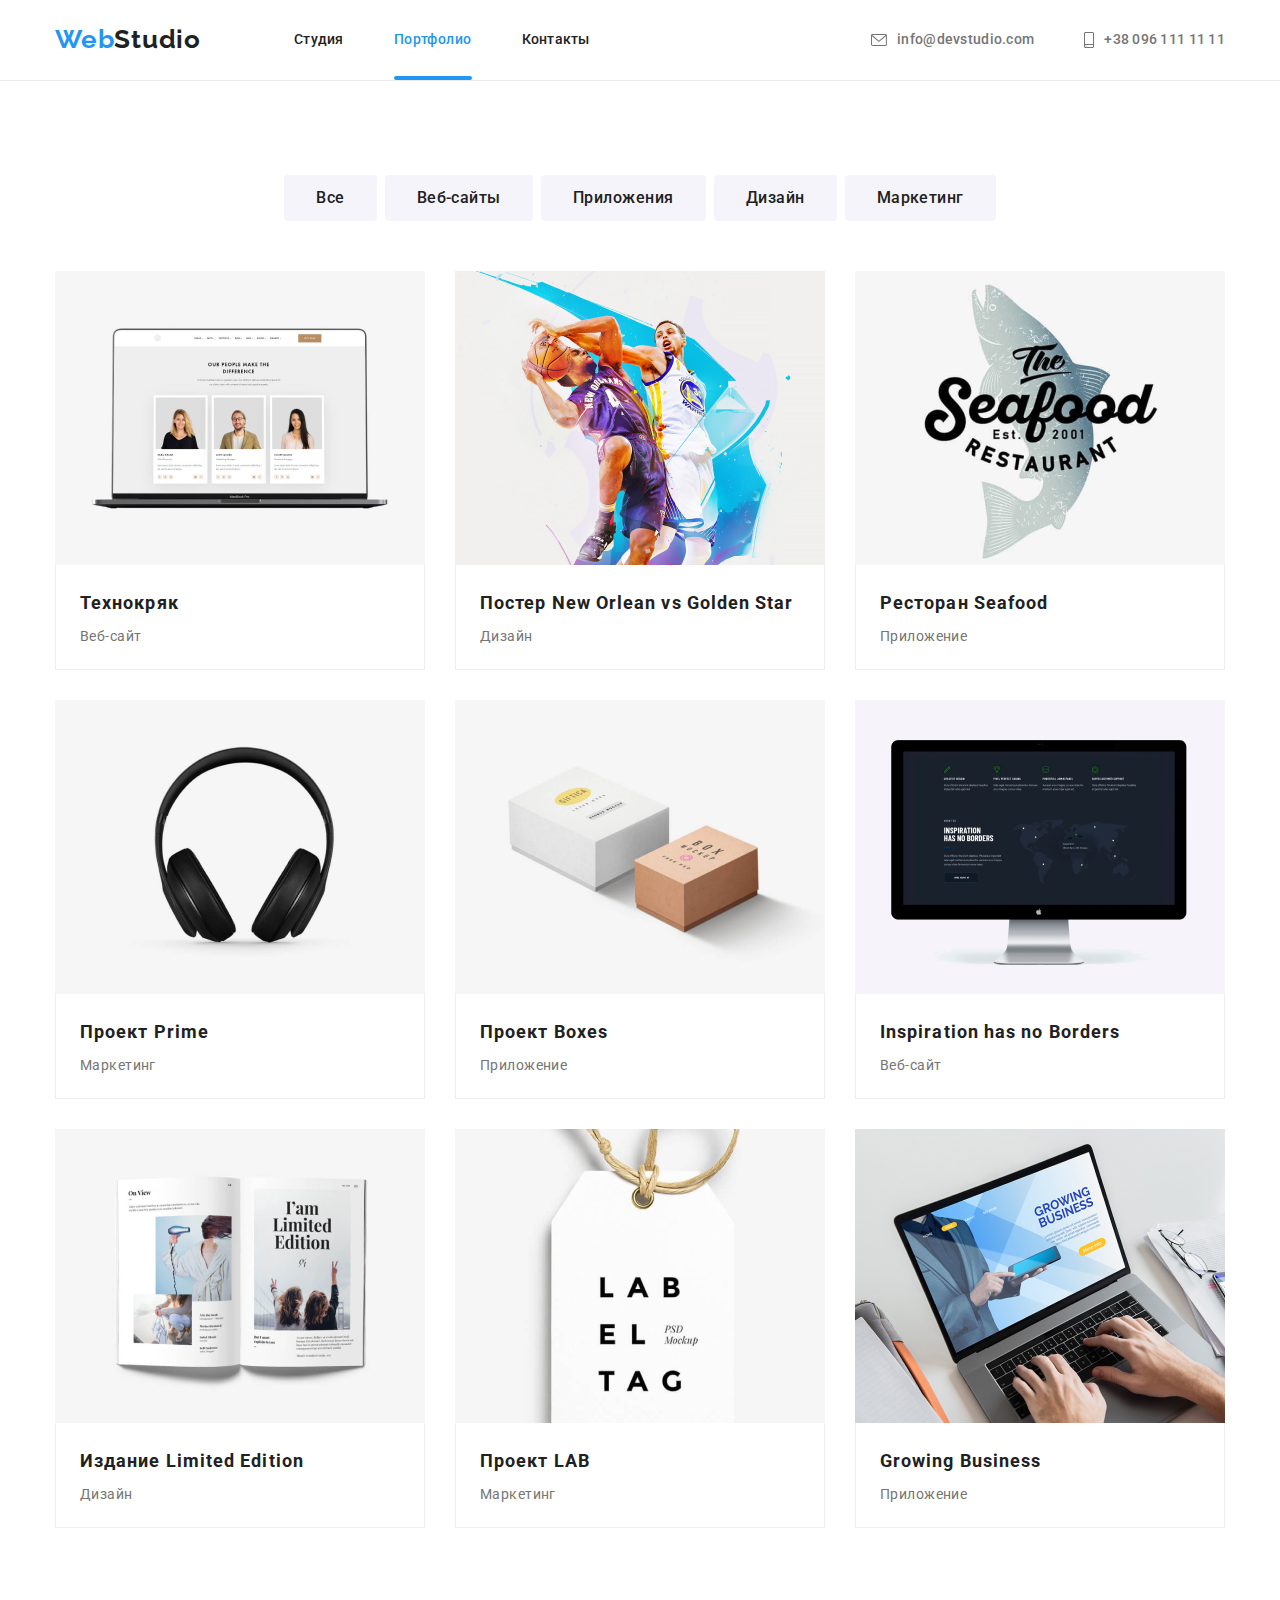
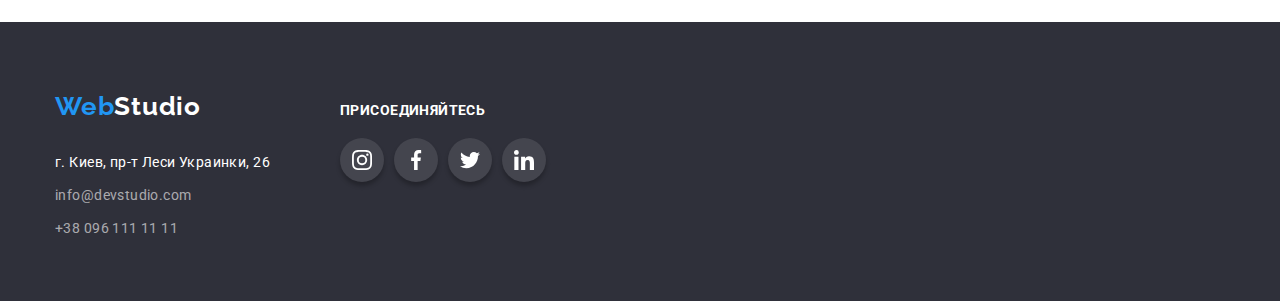
==== portfolio.html @ 87531a57 "перекопіював файли" ====
<!DOCTYPE html>
<html lang="ru">

<head>
    <meta charset="UTF-8">
    <meta http-equiv="X-UA-Compatible" content="IE=edge">
    <meta name="viewport" content="width=device-width, initial-scale=1.0">
    <title>Document</title>
    <link rel="preconnect" href="https://fonts.googleapis.com">
    <link rel="preconnect" href="https://fonts.gstatic.com" crossorigin>
    <link
        href="https://fonts.googleapis.com/css2?family=Raleway:wght@700&family=Roboto:wght@400;500;700;900&display=swap"
        rel="stylesheet">
    <link rel="stylesheet" href="./css/normalize.css"/>
    <link rel="stylesheet" href="./css/styles.css"/>
</head>

<body>
    <!-- Шапка сайта -->
<header class="page-header">
    <div class="container header-container">
        <nav class="main-nav">
            <div class="logo-site">
                <a href="./index.html" class="logo">Web<span class="logo-header">Studio</span></a>
            </div>
            <ul class="site-nav">
                <li class="list"><a href="./index.html" class="link">Студия</a></li>
                <li class="list"><a href="./portfolio.html" class="portfolio-link">Портфолио</a></li>
                <li class="list"><a href="" class="link">Контакты</a></li>
            </ul>
        </nav>
        <ul class="address-list">
            <li>
                <a href="mailto:info@devstudio.com" class="mail">
                    <svg class="mail-icon" width="16" height="12">
                        <use href="./images/sprite.svg#icon-mail"></use>
                    </svg>
                    info@devstudio.com</a>
            </li>
            <li class="address-list-item">
                <a href="tel:+380961111111" class="telef">
                    <svg class="telef-icon" width="10" height="16">
                        <use href="./images/sprite.svg#icon-tell"></use>
                    </svg>
                    +38 096 111 11 11</a>
            </li>
                    </ul>
    </div>
</header>
    <main>
        <section class="section project">
        <div class="container">

    
        <h1 class="visually-hidden">Проекти</h1>
        <ul class="project-list-ul">
            <li class="project-list-item"><button class="project-button" type="button">Все</button></li>
            <li class="project-list-item"><button class="project-button" type="button">Веб-сайты</button></li>
            <li class="project-list-item"><button class="project-button" type="button">Приложения</button></li>
            <li class="project-list-item"><button class="project-button" type="button">Дизайн</button></li>
            <li class="project-list-item"><button class="project-button" type="button">Маркетинг</button></li>
        </ul>
           <ul class="project-list">
            <li class="item">
                <div class="project-item-text">
                <img src="./images/portfolio1.jpg" alt="проетк" width="370"/>
                <p class="project-description">
                Технокряк это современная площадка распространения коронавируса.
                 Компании используют эту платформу для цифрового
                шпионажа и атак на защищённые сервера конкурентов.
                </p>
                </div>
                <div class="project-title-text">
                <h2 class="project-title">Технокряк</h2>
                <p>Веб-сайт</p>

                </div>
            </li>
            <li class="item">
                <img src="./images/portfolio2.jpg" alt="проетк" width="370"/>
                <div class="project-title-text">
                <h2 class="project-title">Постер New Orlean vs Golden Star</h2>
                <p class="project-text">Дизайн</p>
                </div>
            </li>
            <li class="item">
                <img src="./images/portfolio3.jpg" alt="проетк" width="370"/>
               <div class="project-title-text">
                <h2 class="project-title">Ресторан Seafood</h2>
                <p class="project-text">Приложение</p>
                </div>
            </li>
            <li class="item">
                <img src="./images/portfolio4.jpg" alt="проетк" width="370"/>
                <div class="project-title-text">
                <h2 class="project-title">Проект Prime</h2>
                <p class="project-text">Маркетинг</p>
                </div>
            </li>
            <li class="item">
                <img src="./images/portfolio5.jpg" alt="проетк" width="370"/>
               <div class="project-title-text">
                <h2 class="project-title">Проект Boxes</h2>
                <p class="project-text">Приложение</p>
                </div>
            </li>
            <li class="item">
                <img src="./images/portfolio6.jpg" alt="проетк" width="370"/>
                <div class="project-title-text">
                <h2 class="project-title">Inspiration has no Borders</h2>
                <p class="project-text">Веб-сайт</p>
                </div>
            </li>
            <li class="item">
                <img src="./images/portfolio7.jpg" alt="проетк" width="370"/>
                <div class="project-title-text">
                <h2 class="project-title">Издание Limited Edition</h2>
                <p class="project-text">Дизайн</p>
                </div>
            </li>
            <li class="item">
                <img src="./images/portfolio8.jpg" alt="проетк" width="370"/>
                <div class="project-title-text">
                <h2 class="project-title">Проект LAB</h2>
                <p class="project-text">Маркетинг</p>
                </div>
            </li>
            <li class="item">
                <img src="./images/portfolio9.jpg" alt="проетк" width="370"/>
                <div class="project-title-text">
                <h2 class="project-title">Growing Business</h2>
                <p class="project-text">Приложение</p>
                </div>
            </li>

        </ul>
     </div>
    </section>
    </main>
        <!-- Футер -->
        <footer class="footer">
            <div class="container footer-container">
        
                <div class="footer-addrres-container">
                    <a href="./index.html" class="logo">Web<span class="logo-footer">Studio</span></a>
                    <address class="address">
                        <ul class="footer-address-list">
                            <li class="footer-address-item">
                                <p class="addres">г. Киев, пр-т Леси Украинки, 26</p>
                            </li>
                            <li class="footer-address-item">
                                <a href="mailto:info@devstudio.com" class="footer-mail">info@devstudio.com</a>
                            </li>
                            <li class="footer-address-item">
                                <a href="tel:+380961111111" class="footer-telef">+38 096 111 11
                                    11</a>
                            </li>
                        </ul>
                    </address>
                </div>
                <div class="futer-social">
                    <h2 class="futer-title">присоединяйтесь</h2>
                    <ul class="social-list">
                        <li class="social-item">
                            <a href="" class="furet-social-link">
                                <svg class="furet-social-icon" width="20" height="20">
                                    <use href="./images/sprite.svg#icon-instagram"></use>
                                </svg>
                            </a>
                        </li>
                        <li class="social-item">
                            <a href="" class="furet-social-link">
                                <svg class="furet-social-icon" width="20" height="20">
                                    <use href="./images/sprite.svg#icon-facebook"></use>
                                </svg>
                            </a>
                        </li>
                        <li class="social-item">
                            <a href="" class="furet-social-link">
                                <svg class="furet-social-icon" width="20" height="20">
                                    <use href="./images/sprite.svg#icon-twiter"></use>
                                </svg>
                            </a>
                        </li>
                        <li class="social-item">
                            <a href="" class="furet-social-link">
                                <svg class="furet-social-icon" width="20" height="20">
                                    <use href="./images/sprite.svg#icon-linkedin"></use>
                                </svg>
                            </a>
                        </li>
                    </ul>
                </div>
            </div>
        </footer>
        
        </body>
        
        </html>
---- css/styles.css ----
html {
  box-sizing: border-box;
}

*,
*::before,
*::after {
  box-sizing: border-box;
}

:root {
  --primary-text-color: #757575;
  --title-text-color: #212121;
  --accent-color: #2f303a;
  --primary-white-color: #ffffff;
  --text-line: #2196f3;
  --white-color: #ffffff;
  --background-color-button: #f5f4fa;
}

h1,
h2,
h3,
h4,
h5,
h6,
p {
  margin: 0;
  padding: 0;
}
a {
  text-decoration: none;
}

img{
  display: block;
}

ul,
li {
  padding: 0;
  margin: 0;
  list-style: none;
}

body {
  background-color: var(--primary-white-color);
  color: var(--primary-text-color);

  font-family: Roboto, sans-serif;
  letter-spacing: 0.03em;
  font-size: 14px;
  line-height: 1.71;

  margin: 0;
}

.section {
  padding: 94px 0;
}

.visually-hidden {
  position: absolute;
  width: 1px;
  height: 1px;
  margin: -1px;
  padding: 0;
  overflow: hidden;
  border: 0;
  clip: rect(0 0 0 0);
}



.header-container {
  height: 80px;
  display: flex;
  align-items: center;
  justify-content: space-between;
}

.container {
  max-width: 1200px;
  padding-left: 15px;
  padding-right: 15px;
  margin-left: auto;
  margin-right: auto;

}

.site-nav > .list:first-child {
  margin-left: 0;
}

.list {
  margin-left: 50px;
}

/* logo */

.main-nav {
  display: flex;
  align-items: center;
}

.site-nav {
  display: flex;
  
}

.logo-site {
  margin-right: 93px;
}
.logo {
  text-decoration: none;
  color: var(--text-line);
  font-family: Raleway;
  font-style: normal;
  font-weight: bold;
  font-size: 26px;
  line-height: 1.9;
  letter-spacing: 0.03em;
}
.logo-header {
  color: var(--title-text-color);
}
.logo-footer {
  color: var(--white-color);
}


.page-header {
  border-bottom: 1px solid #ECECEC;
}

.footer-address-list {
  display: block;
}
.address-list {
  display: flex;
}
.site-nav .link {
  color: var(--title-text-color);
  text-decoration: none;
  font-size: 14px;
  line-height: 1.14;
  letter-spacing: 0.02em;
  text-decoration: none;
}

.list {
position: relative;
}
.portfolio-link::after,
.list .link::after {
  position: absolute;
  display: block;
  width: 100%;
  height: 4px;
  background-color: var(--text-line);
  border-radius: 2px;
  content: "";
  left: 0px;
  top: 48px;
  opacity: 0;
  transform: scale(0);
  transition: background-color 250ms cubic-bezier(0.4, 0, 0.2, 1);

}

.portfolio-link::after,
.list .link:hover::after {
  opacity: 1;
  transform: scale(1);
}

.mail {
  margin-right: 50px;
}
.mail,
.telef {
  display: flex;
  align-items: center;
  color: var(--primary-text-color);
  text-decoration: none;
  font-size: 14px;
  line-height: 1.14;
  letter-spacing: 0.02em;
  text-decoration: none;
}
.address-list-item{
  display: inline-flex;
  background-size: contain;
  align-items: center;

}

.mail:hover .mail-icon,
.mail:focus .mail-icon,
.telef:hover .telef-icon,
.telefem:focus .telef-icon {
  fill: var(--text-line);
}

.mail-icon,
.telef-icon {
  margin-right: 10px;
  fill: var(--primary-text-color);
}
.site-nav,
.mail,
.telef {
  font-weight: 500;
}


.site-nav .link:hover,
.mail:hover,
.telef:hover,
.site-nav .link:focus,
.mail:focus,
.telef:focus {
  color: var(--text-line);
}

/* ГЕРОЙ */

.hero {
  background-color: var(--accent-color);
  max-width: 1600px;
  padding: 200px 0;
  align-items: center;
  text-align: center;
  background-image: linear-gradient(
    rgba(47, 48, 58, 0.4),
    rgba(47, 48, 58, 0.4)
  ),
  url(../images/hero.jpg);
  background-repeat: no-repeat;
  background-position: center;
  background-size: cover;
  margin: 0 auto;
}

.hero-title {
  color: var(--primary-white-color);

  font-weight: 900;
  font-size: 44px;
  line-height: 1.36;
  text-align: center;
  letter-spacing: 0.06em;
  text-transform: uppercase;

  margin-top: 0;

  max-width: 650px;
  margin: 0 auto;
  margin-bottom: 30px;
}

/* Button */

.button {
  color: var(--primary-white-color);
  background-color: var(--text-line);

  font-size: 16px;
  line-height: 1.87;
  letter-spacing: 0.06em;
  cursor: pointer;

  margin-left: auto;
  margin-right: auto;
  padding: 10px 32px;
  border: none;
  border-radius: 4px;
  transition: background-color 250ms cubic-bezier(0.4, 0, 0.2, 1);
}

.button:focus,
.button:hover {
  background-color: #188ce8;
}

/* -----------------Преимущества---------------------------- */


.advantages-list {
  display: flex;
}
.advantages-img{
  padding: 25px 100px;
  margin-bottom: 30px;
}
.advantages-title {
  color: var(--title-text-color);
  text-transform: uppercase;
  line-height: 1.14;
  font-size: 14px;
  letter-spacing: 0.03em;
  margin-bottom: 10px;
}

.advantages-box {
  margin-left: 30px;
}

.advantages-box:first-child {
  margin-left: 0;
}
.advantages-text {
  color: var(--primary-text-color);
  width: 270px;
  /* flex-wrap: wrap; */
}

/* -----------Чем мы занимаемся---------------------- */
.work{
  padding-top: 0;
}
.work-list {
  display: flex;
}

.clients-title,
.work-title,
.team-our-title{
  color: var(--title-text-color);

  font-size: 36px;
  line-height: 1.16;
  text-align: center;
  letter-spacing: 0.03em;
  margin-bottom: 50px;
}

.work-box:not(:last-child) {
  margin-right: 30px;
}

.work-box{
  position: relative;

}
.work-text{
  position:absolute;
width: 100%;
  font-size: 14px;
line-height: 1.14;
text-align: center;
letter-spacing: 0.03em;
text-transform: uppercase;

padding: 27px;
bottom: 0px;


color: var(--white-color);
background: rgba(47, 48, 58, 0.8);
}


/* ------------------ Наша команда--------------------- */

.team {
    background-color: var(--background-color-button);
}
.team-list {
  display: flex;
}

.team-icon {
  margin-left: 30px;
  box-shadow: 0px 1px 3px rgba(0, 0, 0, 0.12), 0px 1px 1px rgba(0, 0, 0, 0.14),
    0px 2px 1px rgba(0, 0, 0, 0.2);
  border-radius: 0px 0px 4px 4px;
}
.team-icon:first-child {
  margin-left: 0px;
}
.team-text {
  font-size: 16px;
  line-height: 1.18;
  text-align: center;
  margin-bottom: 16px;
}


.team-title {
  color: var(--title-text-color);

  font-weight: 500;
  font-size: 16px;
  line-height: 1.18;
  text-align: center;

  margin-bottom: 10px;
}
.team-wrapper{
  padding: 30px 0;
  background-color: #ffffff;
}
/* ------------------постоянні клієнти-------------------*/
.clients-list {
    display: flex;
    justify-content: center;
}

.clients-item {

    margin-right: 30px;
}

.clients-item:last-child {
    margin-right: 0;
}

.clients-link {

  display: flex;
  align-items: center;
  justify-content: center;
  border: 1px solid #AFB1B8;
  border-radius: 4px;
      width: 170px;
    height: 92px;
}

.clients-link:hover{
border-color: var(--text-line);
}
.clients-icon {
    fill: #AFB1B8;
}


.clients-item:focus .clients-item,
.clients-item:hover .clients-item {
  
    border: 5px solid var(--text-line);
}

.clients-link:hover .clients-icon,
.clients-link:focus .clients-icon {
    fill: var(--text-line);
   
}

/* ------------------посилання на соц мережі-------------------*/
.social-list {
    display: flex;
    justify-content: center;
}

.social-item {
    width: 44px;
    height: 44px;
    margin-right: 10px;
}

.social-item:last-child {
    margin-right: 0;
}

.social-link {
    height: 100%;
    background-color: var(--primary-white-color);
    border-radius: 50%;
    display: block;
    display: flex;
    align-items: center;
    justify-content: center;
    transition: background-color 250ms cubic-bezier(0.4, 0, 0.2, 1);
}

.social-icon {
    fill: #AFB1B8;
}

.social-link:hover,
.social-link:focus {
    background-color: var(--text-line);
}

.social-link:hover .social-icon,
.social-link:focus .social-icon {
    fill: var(--primary-white-color);
}


/* Футер */
.footer {
  background: #2f303a;
  padding: 60px 0;
}

.footer-container{
  display: flex;
  align-items: baseline;
}


.addres {
  text-decoration: none;
  list-style: none;
  color: var(--primary-white-color);
}

.footer-mail,
.footer-telef {
  color: rgba(255, 255, 255, 0.6);
  text-decoration: none;
  list-style: none;
}

/* .mail:hover */
.footer-mail:hover,
.footer-telef:hover,
.footer-mail:focus,
.footer-telef:focus {
  color: var(--text-line);
}

.addres,
.footer-mail,
.footer-telef {
  font-style: normal;
  font-weight: normal;
}

.footer-address-item:not(:last-child) {
  margin-bottom: 9px;
}

.address {
  margin-top: 20px;
}

.futer-social {
margin-left: 70px;
}

.futer-title {
color: #FFFFFF;
font-size: 14px;
line-height: 16px;
letter-spacing: 0.03em;
text-transform: uppercase;
margin-bottom: 20px;

}

.furet-social-link {
    height: 100%;
    box-shadow: 0px 4px 4px rgba(0, 0, 0, 0.25);
    background-color: rgba(256, 256, 256, 0.10);
    border-radius: 50%;
    display: block;
    display: flex;
    align-items: center;
    justify-content: center;
}

.furet-social-icon {
    fill: #ffffff;
}

.furet-social-link:hover,
.furet-social-link:focus {
    background-color: var(--text-line);
}
/*_____________________ */
/* -------------------сторінка portfolio------------------ */

/* header portfolio */

.portfolio-link {
  text-decoration: none;
  color: var(--text-line);
}
/* кнопки в портфоліо */
.project-button:hover,
.project-button:focus {
  background: #2196F3;
  color: var(--white-color);
}
.project-button {
  background: var(--background-color-button);
  color: var(--title-text-color);
  cursor: pointer;
  font-weight: 500;
  font-size: 16px;
  line-height: 1.62;
  text-align: center;
  letter-spacing: 0.03em;
  padding: 10px 32px;
  border: none;
  border-radius: 4px;
  font-family: inherit;
  transition: background-color 250ms cubic-bezier(0.4, 0, 0.2, 1);
}

/* роботи в портфоліо */


.project-title {
  color: var(--title-text-color);

  font-size: 18px;
  line-height: 2;
  letter-spacing: 0.06em;
  margin-bottom: 4px;
}

.project-list-ul {
  display: flex;
  justify-content: center;
  margin-bottom: 50px;
}
.project-list-item {
  
  margin-left: 8px;
}

.project-list-item:hover,
.project-list-item:focus {
box-shadow: 0px 3px 1px rgba(0, 0, 0, 0.1), 0px 1px 2px rgba(0, 0, 0, 0.08), 0px 2px 2px rgba(0, 0, 0, 0.12);
}

.project-list-item:first-child {
  margin-left: 0px;
}
/* .project-button {
  list-style: none;
  align-items: center;
  margin-right: 8px; */
}

.project-text {
  font-size: 16px;
  line-height: 1.87;
}

.project-list {
  display: flex;
  flex-wrap: wrap;
  margin-left: calc(-1 * 30px);
  margin-top: calc(-1 * 30px);
}

.item {
  flex-basis: calc(100% / 3 - 30px);
  margin-left: 30px;
  margin-top: 30px;

}

.item:hover,
.item:focus {
  
box-shadow: 0px 1px 1px rgba(0, 0, 0, 0.12), 0px 4px 4px rgba(0, 0, 0, 0.06), 1px 4px 6px rgba(0, 0, 0, 0.16);
}

.project-title-text{
  padding: 20px 24px 20px 24px;
  border-left: 1px solid #EEEEEE;
  border-bottom: 1px solid #EEEEEE;
  border-right: 1px solid #EEEEEE;
}

.item:hover .project-description {
    transform: translateY(0);
}

.project-item-text{
    position: relative;
    overflow: hidden;
}

.project-description {
    line-height: 1.56;
    font-size: 18px;

    background: rgba(33, 150, 243, 0.9);
    color: var(--white-color);
    position: absolute;
    top: 0;
    height: 100%;
    padding: 63px 24px;
    transform: translate(0%, 100%);
    transition: transform 250ms cubic-bezier(0.4, 0, 0.2, 1);
}

/*------------------------модельне вікно-------------------*/


.backdrop {
    width: 100vw;
    height: 100vh;
    position: fixed;
    top: 0;
    background-color: rgba(23, 26, 36, 0.2);
    transition: opacity 200ms linear;
}

.modal {
    width: 528px;
    min-height: 581px;
    background-color: #ffffff;
    box-shadow: 0px 1px 3px rgba(0, 0, 0, 0.12), 0px 1px 1px rgba(0, 0, 0, 0.14), 0px 2px 1px rgba(0, 0, 0, 0.2);
border-radius: 4px;
    position: absolute;
    top: 50%;
    left: 50%;
    transform: translate(-50%, -50%);
}

.btn-close {
    width: 30px;
    height: 30px;
    border-radius: 50%;
    background-color: transparent;
    border: 1px solid rgba(0, 0, 0, 0.1);
    position: absolute;
    top: 10px;
    right: 10px;
    cursor: pointer;
}

.is-hidden {
    opacity: 0;
    pointer-events: none;
}
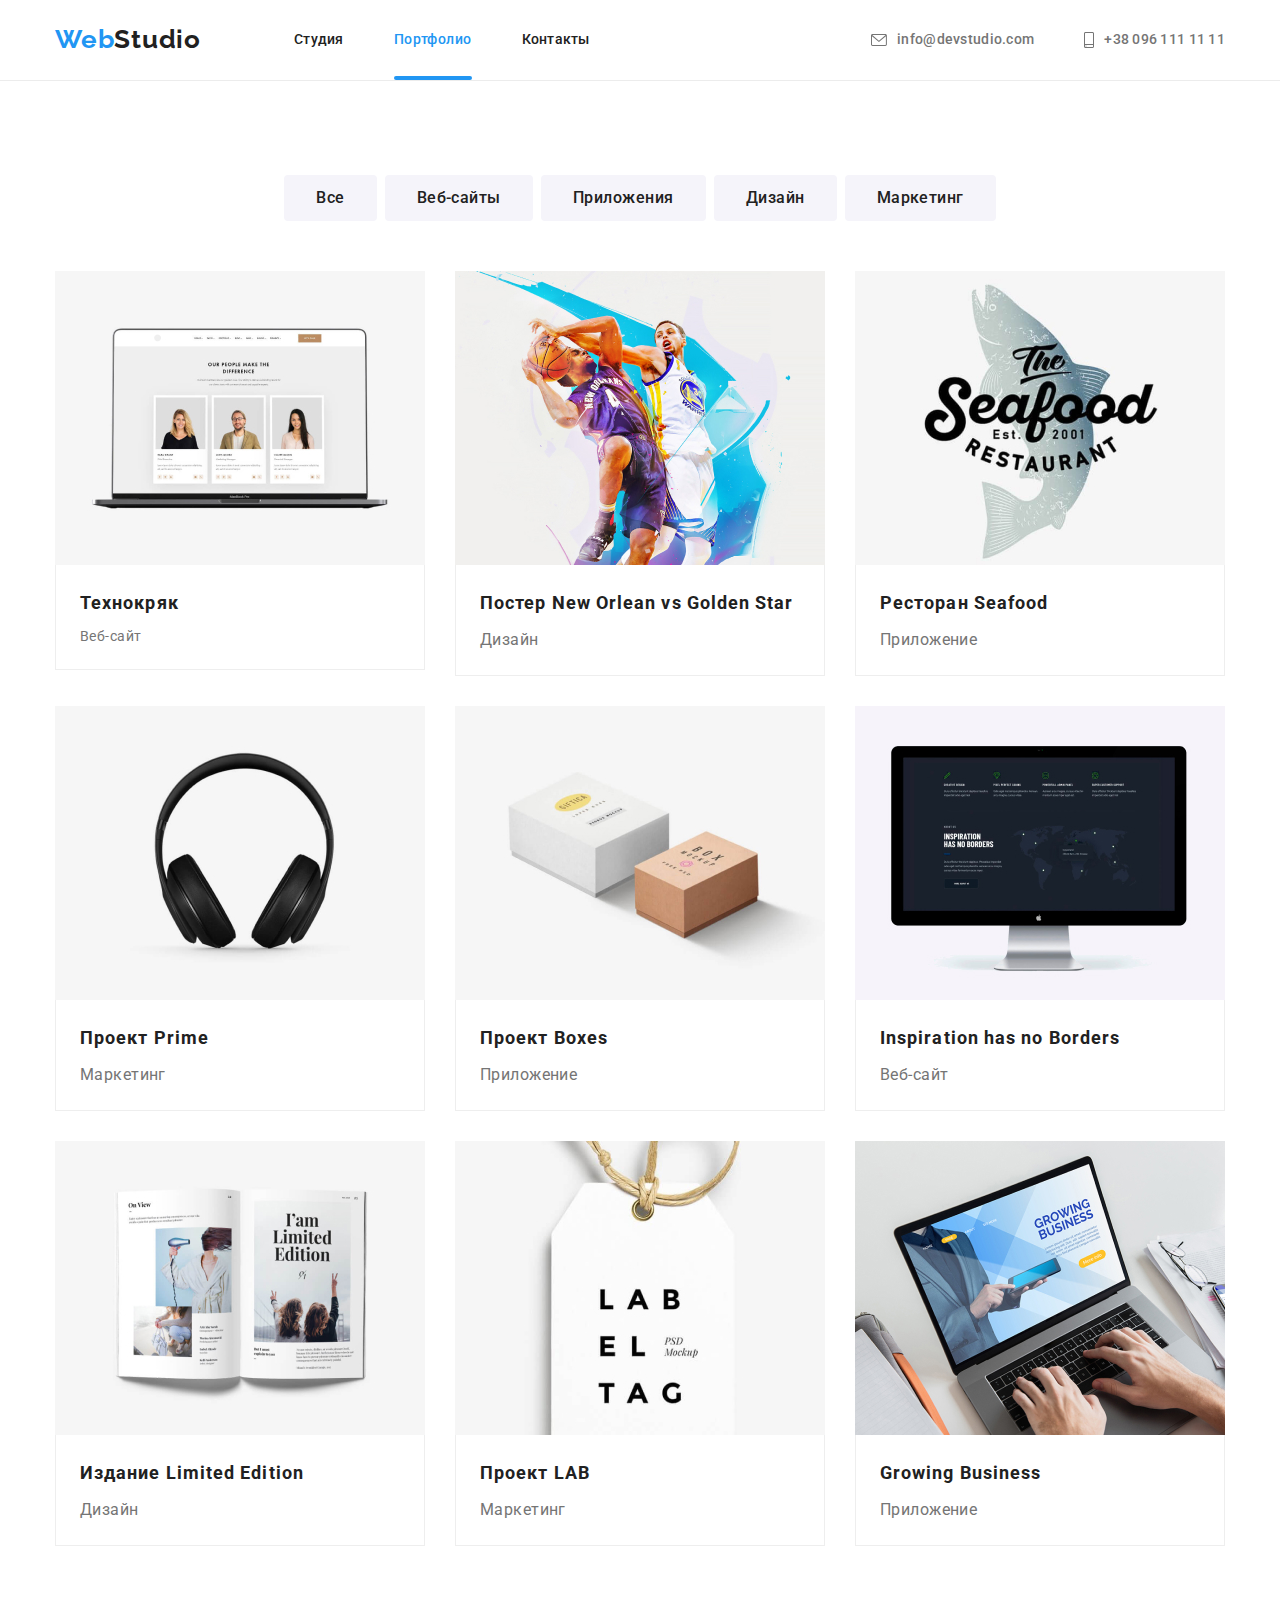
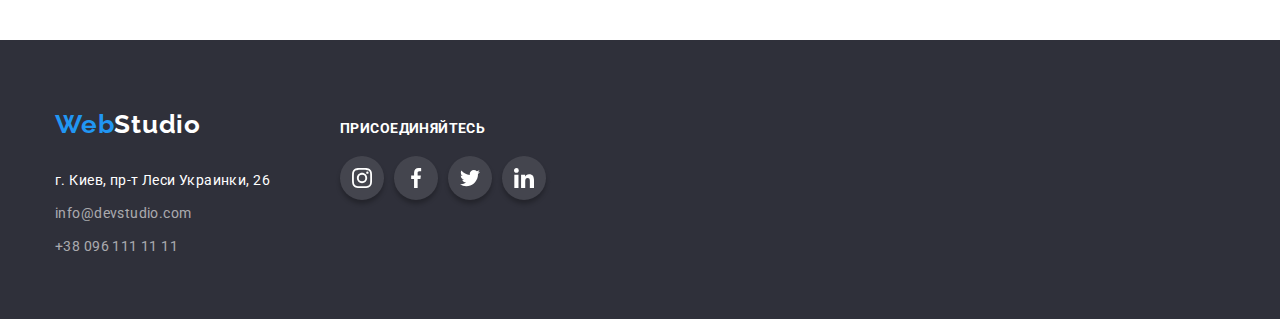
==== commit aca61941: "0000" ====
--- a/portfolio.html
+++ b/portfolio.html
@@ -77,56 +77,111 @@
                 </div>
             </li>
             <li class="item">
+                <div class="project-item-text">
                 <img src="./images/portfolio2.jpg" alt="проетк" width="370"/>
+                <p class="project-description">
+                    Технокряк это современная площадка распространения коронавируса.
+                    Компании используют эту платформу для цифрового
+                    шпионажа и атак на защищённые сервера конкурентов.
+                </p>
+                </div>
                 <div class="project-title-text">
                 <h2 class="project-title">Постер New Orlean vs Golden Star</h2>
                 <p class="project-text">Дизайн</p>
                 </div>
             </li>
             <li class="item">
+                <div class="project-item-text">
                 <img src="./images/portfolio3.jpg" alt="проетк" width="370"/>
+                <p class="project-description">
+                    Технокряк это современная площадка распространения коронавируса.
+                    Компании используют эту платформу для цифрового
+                    шпионажа и атак на защищённые сервера конкурентов.
+                </p>
+                </div>
                <div class="project-title-text">
                 <h2 class="project-title">Ресторан Seafood</h2>
                 <p class="project-text">Приложение</p>
                 </div>
             </li>
             <li class="item">
+                <div class="project-item-text">
                 <img src="./images/portfolio4.jpg" alt="проетк" width="370"/>
+                <p class="project-description">
+                    Технокряк это современная площадка распространения коронавируса.
+                    Компании используют эту платформу для цифрового
+                    шпионажа и атак на защищённые сервера конкурентов.
+                </p>
+                </div>
                 <div class="project-title-text">
                 <h2 class="project-title">Проект Prime</h2>
                 <p class="project-text">Маркетинг</p>
                 </div>
             </li>
             <li class="item">
+                <div class="project-item-text">
                 <img src="./images/portfolio5.jpg" alt="проетк" width="370"/>
+                <p class="project-description">
+                    Технокряк это современная площадка распространения коронавируса.
+                    Компании используют эту платформу для цифрового
+                    шпионажа и атак на защищённые сервера конкурентов.
+                </p>
+                </div>
                <div class="project-title-text">
                 <h2 class="project-title">Проект Boxes</h2>
                 <p class="project-text">Приложение</p>
                 </div>
             </li>
             <li class="item">
-                <img src="./images/portfolio6.jpg" alt="проетк" width="370"/>
+                <div class="project-item-text">
+                <img src="./images/portfolio6.jpg" alt="проетк" width="370"/><p class="project-description">
+                    Технокряк это современная площадка распространения коронавируса.
+                    Компании используют эту платформу для цифрового
+                    шпионажа и атак на защищённые сервера конкурентов.
+                </p>
+                </div>
                 <div class="project-title-text">
                 <h2 class="project-title">Inspiration has no Borders</h2>
                 <p class="project-text">Веб-сайт</p>
                 </div>
             </li>
             <li class="item">
+                <div class="project-item-text">
                 <img src="./images/portfolio7.jpg" alt="проетк" width="370"/>
+                <p class="project-description">
+                    Технокряк это современная площадка распространения коронавируса.
+                    Компании используют эту платформу для цифрового
+                    шпионажа и атак на защищённые сервера конкурентов.
+                </p>
+                </div>
                 <div class="project-title-text">
                 <h2 class="project-title">Издание Limited Edition</h2>
                 <p class="project-text">Дизайн</p>
                 </div>
             </li>
             <li class="item">
+                <div class="project-item-text">
                 <img src="./images/portfolio8.jpg" alt="проетк" width="370"/>
+                <p class="project-description">
+                    Технокряк это современная площадка распространения коронавируса.
+                    Компании используют эту платформу для цифрового
+                    шпионажа и атак на защищённые сервера конкурентов.
+                </p>
+                </div>
                 <div class="project-title-text">
                 <h2 class="project-title">Проект LAB</h2>
                 <p class="project-text">Маркетинг</p>
                 </div>
             </li>
             <li class="item">
+                <div class="project-item-text">
                 <img src="./images/portfolio9.jpg" alt="проетк" width="370"/>
+                <p class="project-description">
+                    Технокряк это современная площадка распространения коронавируса.
+                    Компании используют эту платформу для цифрового
+                    шпионажа и атак на защищённые сервера конкурентов.
+                </p>
+                </div>
                 <div class="project-title-text">
                 <h2 class="project-title">Growing Business</h2>
                 <p class="project-text">Приложение</p>
--- a/css/styles.css
+++ b/css/styles.css
@@ -269,7 +269,7 @@
   line-height: 1.87;
   letter-spacing: 0.06em;
   cursor: pointer;
-
+font-weight: 700;
   margin-left: auto;
   margin-right: auto;
   padding: 10px 32px;
@@ -541,6 +541,7 @@
 margin-left: 70px;
 }
 
+.futer-forn-title,
 .futer-title {
 color: #FFFFFF;
 font-size: 14px;
@@ -569,6 +570,64 @@
 .furet-social-link:hover,
 .furet-social-link:focus {
     background-color: var(--text-line);
+}
+
+/*-----------------форма розсилки------------*/
+
+.futer-forn{
+  width: 570px;
+margin-left: 93px;
+}
+.futer-forn-mailing{
+    display: flex;
+    justify-content: space-between;;
+}
+
+
+.futer-forn-button{
+     display: inline;
+    align-items: center;
+    justify-content: center;
+  color: var(--primary-white-color);
+    background-color: var(--text-line);
+    font-size: 16px;
+    line-height: 1.87;
+    letter-spacing: 0.06em;
+    cursor: pointer;
+    margin-left: 12px;
+    
+    padding-top: 10px;
+    padding-bottom: 10px;
+    border: none;
+    border-radius: 4px;
+    transition: background-color 250ms cubic-bezier(0.4, 0, 0.2, 1);
+    
+    width: 200px;
+    height: 50px;
+}
+
+.futer-forn-input{
+  width: 358px;
+  height: 100%;
+  border: 1px solid rgba(255, 255, 255, 0.3);
+box-sizing: border-box;
+filter: drop-shadow(0px 4px 4px rgba(0, 0, 0, 0.15));
+border-radius: 4px;
+background-color: inherit;
+padding-top: 15px;
+padding-bottom: 15px;
+padding-left: 16px;
+font-size: 16px;
+line-height: 1,25;
+letter-spacing: 0.03em;
+
+color: rgba(255, 255, 255, 0.6);
+
+}
+
+.close-icon{
+  margin-left: 10px;
+  
 }
 /*_____________________ */
 /* -------------------сторінка portfolio------------------ */
@@ -623,19 +682,20 @@
   margin-left: 8px;
 }
 
-.project-list-item:hover,
-.project-list-item:focus {
+.project-button:hover,
+.project-button:focus {
 box-shadow: 0px 3px 1px rgba(0, 0, 0, 0.1), 0px 1px 2px rgba(0, 0, 0, 0.08), 0px 2px 2px rgba(0, 0, 0, 0.12);
 }
 
 .project-list-item:first-child {
   margin-left: 0px;
 }
+
 /* .project-button {
   list-style: none;
   align-items: center;
-  margin-right: 8px; */
-}
+  margin-right: 8px; 
+}*/
 
 .project-text {
   font-size: 16px;
@@ -700,8 +760,7 @@
     height: 100vh;
     position: fixed;
     top: 0;
-    background-color: rgba(23, 26, 36, 0.2);
-    transition: opacity 200ms linear;
+    background-color: rgba(0, 0, 0, 0.2);
 }
 
 .modal {
@@ -709,7 +768,7 @@
     min-height: 581px;
     background-color: #ffffff;
     box-shadow: 0px 1px 3px rgba(0, 0, 0, 0.12), 0px 1px 1px rgba(0, 0, 0, 0.14), 0px 2px 1px rgba(0, 0, 0, 0.2);
-border-radius: 4px;
+    border-radius: 4px;
     position: absolute;
     top: 50%;
     left: 50%;
@@ -723,8 +782,8 @@
     background-color: transparent;
     border: 1px solid rgba(0, 0, 0, 0.1);
     position: absolute;
-    top: 10px;
-    right: 10px;
+    top: 8px;
+    right: 8px;
     cursor: pointer;
 }
 
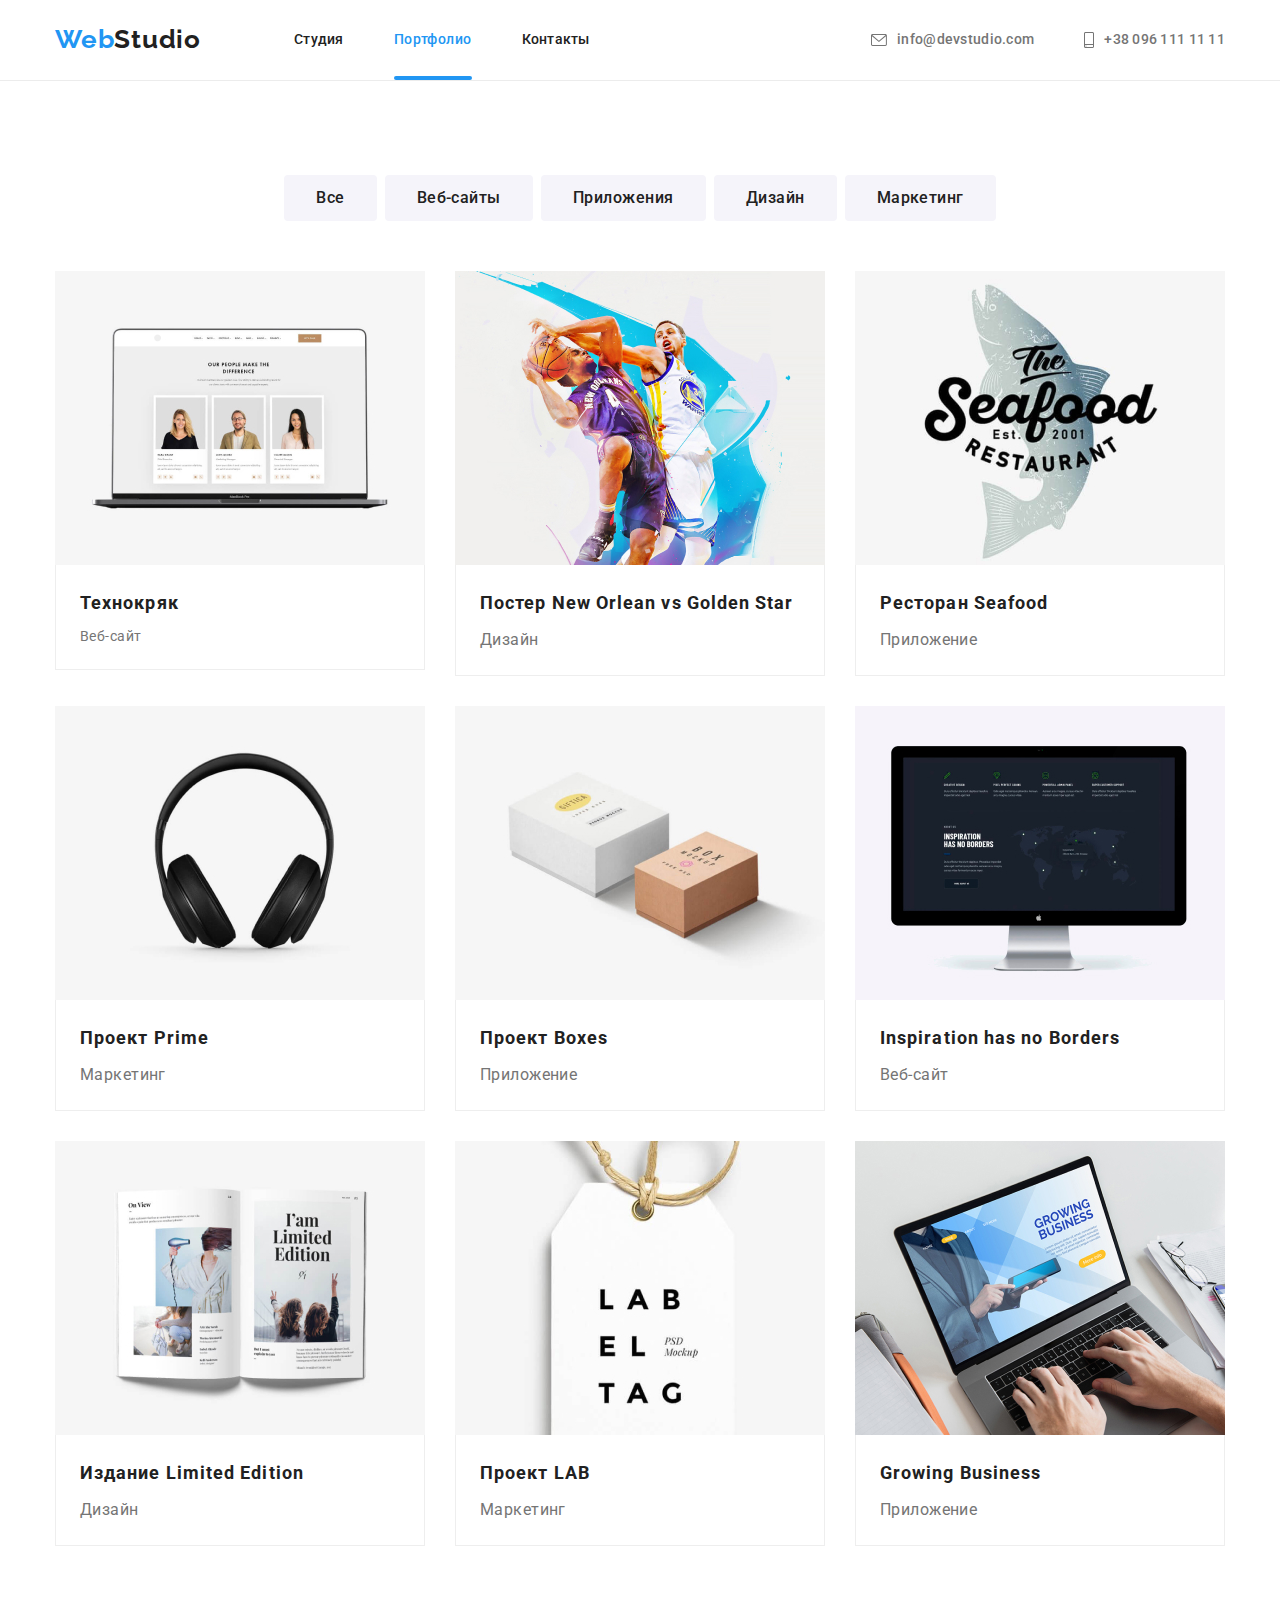
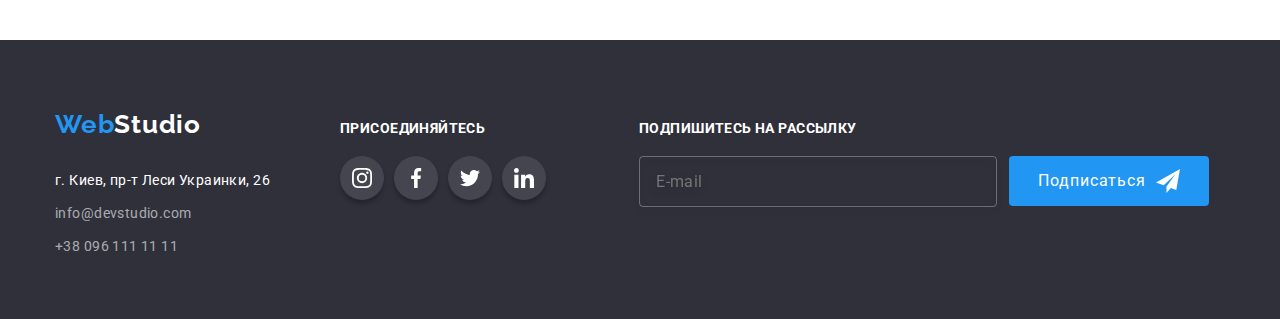
==== commit 98888cea: "6666" ====
--- a/portfolio.html
+++ b/portfolio.html
@@ -192,62 +192,73 @@
      </div>
     </section>
     </main>
-        <!-- Футер -->
-        <footer class="footer">
-            <div class="container footer-container">
-        
-                <div class="footer-addrres-container">
-                    <a href="./index.html" class="logo">Web<span class="logo-footer">Studio</span></a>
-                    <address class="address">
-                        <ul class="footer-address-list">
-                            <li class="footer-address-item">
-                                <p class="addres">г. Киев, пр-т Леси Украинки, 26</p>
-                            </li>
-                            <li class="footer-address-item">
-                                <a href="mailto:info@devstudio.com" class="footer-mail">info@devstudio.com</a>
-                            </li>
-                            <li class="footer-address-item">
-                                <a href="tel:+380961111111" class="footer-telef">+38 096 111 11
-                                    11</a>
-                            </li>
-                        </ul>
-                    </address>
-                </div>
-                <div class="futer-social">
-                    <h2 class="futer-title">присоединяйтесь</h2>
-                    <ul class="social-list">
-                        <li class="social-item">
-                            <a href="" class="furet-social-link">
-                                <svg class="furet-social-icon" width="20" height="20">
-                                    <use href="./images/sprite.svg#icon-instagram"></use>
-                                </svg>
-                            </a>
+    <!-- Футер -->
+    <footer class="footer">
+        <div class="container footer-container">
+            <div class="footer-addrres-container">
+                <a href="./index.html" class="logo">Web<span class="logo-footer">Studio</span></a>
+                <address class="address">
+                    <ul class="footer-address-list">
+                        <li class="footer-address-item">
+                            <p class="addres">г. Киев, пр-т Леси Украинки, 26</p>
                         </li>
-                        <li class="social-item">
-                            <a href="" class="furet-social-link">
-                                <svg class="furet-social-icon" width="20" height="20">
-                                    <use href="./images/sprite.svg#icon-facebook"></use>
-                                </svg>
-                            </a>
+                        <li class="footer-address-item">
+                            <a href="mailto:info@devstudio.com" class="footer-mail">info@devstudio.com</a>
                         </li>
-                        <li class="social-item">
-                            <a href="" class="furet-social-link">
-                                <svg class="furet-social-icon" width="20" height="20">
-                                    <use href="./images/sprite.svg#icon-twiter"></use>
-                                </svg>
-                            </a>
-                        </li>
-                        <li class="social-item">
-                            <a href="" class="furet-social-link">
-                                <svg class="furet-social-icon" width="20" height="20">
-                                    <use href="./images/sprite.svg#icon-linkedin"></use>
-                                </svg>
-                            </a>
+                        <li class="footer-address-item">
+                            <a href="tel:+380961111111" class="footer-telef">+38 096 111 11
+                                11</a>
                         </li>
                     </ul>
-                </div>
-            </div>
-        </footer>
+                </address>
+            </div>
+            <div class="futer-social">
+                <h2 class="futer-title">присоединяйтесь</h2>
+                <ul class="social-list">
+                    <li class="social-item">
+                        <a href="" class="furet-social-link">
+                            <svg class="furet-social-icon" width="20" height="20">
+                                <use href="./images/sprite.svg#icon-instagram"></use>
+                            </svg>
+                        </a>
+                    </li>
+                    <li class="social-item">
+                        <a href="" class="furet-social-link">
+                            <svg class="furet-social-icon" width="20" height="20">
+                                <use href="./images/sprite.svg#icon-facebook"></use>
+                            </svg>
+                        </a>
+                    </li>
+                    <li class="social-item">
+                        <a href="" class="furet-social-link">
+                            <svg class="furet-social-icon" width="20" height="20">
+                                <use href="./images/sprite.svg#icon-twiter"></use>
+                            </svg>
+                        </a>
+                    </li>
+                    <li class="social-item">
+                        <a href="" class="furet-social-link">
+                            <svg class="furet-social-icon" width="20" height="20">
+                                <use href="./images/sprite.svg#icon-linkedin"></use>
+                            </svg>
+                        </a>
+                    </li>
+                </ul>
+            </div>
+            <div class="futer-forn">
+                <h2 class="futer-forn-title">Подпишитесь на рассылку</h2>
+                <form action="#" class="futer-forn-mailing">
+                    <input type="email" name="user-email" placeholder="E-mail" required class="futer-forn-input" />
+                    <button type="submit" class="futer-forn-button">
+                        Подписаться
+                        <svg class="close-icon" width="24" height="24">
+                            <use href="./images/sprite.svg#icon-send"></use>
+                        </svg>
+                    </button>
+                </form>
+            </div>
+        </div>
+    </footer>
         
         </body>
         
--- a/css/styles.css
+++ b/css/styles.css
@@ -585,7 +585,7 @@
 
 
 .futer-forn-button{
-     display: inline;
+     display: flex;
     align-items: center;
     justify-content: center;
   color: var(--primary-white-color);
@@ -629,6 +629,7 @@
   margin-left: 10px;
   
 }
+
 /*_____________________ */
 /* -------------------сторінка portfolio------------------ */
 
@@ -773,6 +774,8 @@
     top: 50%;
     left: 50%;
     transform: translate(-50%, -50%);
+    padding-left: 40px;
+    padding-right: 40px;
 }
 
 .btn-close {
@@ -785,9 +788,156 @@
     top: 8px;
     right: 8px;
     cursor: pointer;
+    box-sizing: border-box;
+    display: flex;
+     align-items: center;
+    
+  
 }
 
 .is-hidden {
     opacity: 0;
     pointer-events: none;
+}
+
+.modal-title {
+font-size: 20px;
+line-height: 1.15;
+text-align: center;
+letter-spacing: 0.03em;
+font-weight: bold;
+
+color: var(--title-text-color);
+margin-top: 40px;
+margin-bottom: 12px;
+
+}
+
+.form-label{
+display: block;
+margin-bottom: 5px;
+font-size: 12px;
+line-height: 1.16;
+letter-spacing: 0.01em;
+color: #757575;
+}
+/*------------------------------------------------------*/
+
+.human-data {
+margin-bottom: 10px;
+}
+
+.form-input {
+width: 100%;
+height: 45px;
+border: 1px solid rgba(33, 33, 33, 0.2);
+box-sizing: border-box;
+border-radius: 4px;
+margin-bottom: 10px;
+
+padding-left: 40px;
+outline: none;
+}
+
+.text-coment:focus,
+.form-input:focus {
+    border-color: var(--text-line);
+}
+
+.form-input:focus + .form-icon {
+    fill: var(--text-line);
+}
+
+
+
+
+.form-cpment {
+    width: 100%;
+    height: 120px;
+    border: 1px solid #999999;
+    border-radius: 5px;
+    padding: 5px 10px;
+    resize: none;
+    
+    
+    font-size: 12px;
+line-height: 11.16;
+letter-spacing: 0.01em;
+
+color: rgba(117, 117, 117, 0.5);
+}
+
+.form-cpment::placeholder {
+    font-size: 14px;
+}
+
+.input-wrapper {
+    display: block;
+    position: relative;
+}
+
+.form-icon {
+    position: absolute;
+    left: 12px;
+    top: 25%;
+    
+}
+
+
+
+.check-text {
+    font-size: 14px;
+    color: var(--fifth-text-color);
+    display: flex;
+    position: relative;
+    margin-bottom: 20px;
+}
+
+.check-item {
+    width: 15px;
+    height: 15px;
+    border: 2px solid #000000;
+    border-radius: 3px;
+    margin-right: 5px;
+    display: flex;
+    align-items: center;
+    justify-content: center;
+}
+
+.form-checkbox:checked + .check-text > .check-item {
+    background-color: var(--text-line);
+    border-color: transparent;
+}
+
+.form-btn {
+  width: 200px;
+  height: 50px;  
+  display: block;
+    margin: 0 auto;
+  font-weight: bold;
+font-size: 16px;
+line-height: 1.87;
+/* display: flex; */
+align-items: center;
+text-align: center;
+letter-spacing: 0.06em;
+color: #FFFFFF;
+background: #188CE8;
+box-shadow: 0px 4px 4px rgba(0, 0, 0, 0.15);
+border-radius: 4px;
+margin-bottom: 40px;
+
+}
+.link-check {
+  color: var(--text-line);
+}
+
+.text-coment{
+width: 100%;
+height: 120px;
+border: 1px solid rgba(33, 33, 33, 0.2);
+box-sizing: border-box;
+border-radius: 4px;
+padding: 12px 16px;
+resize: none;
 }